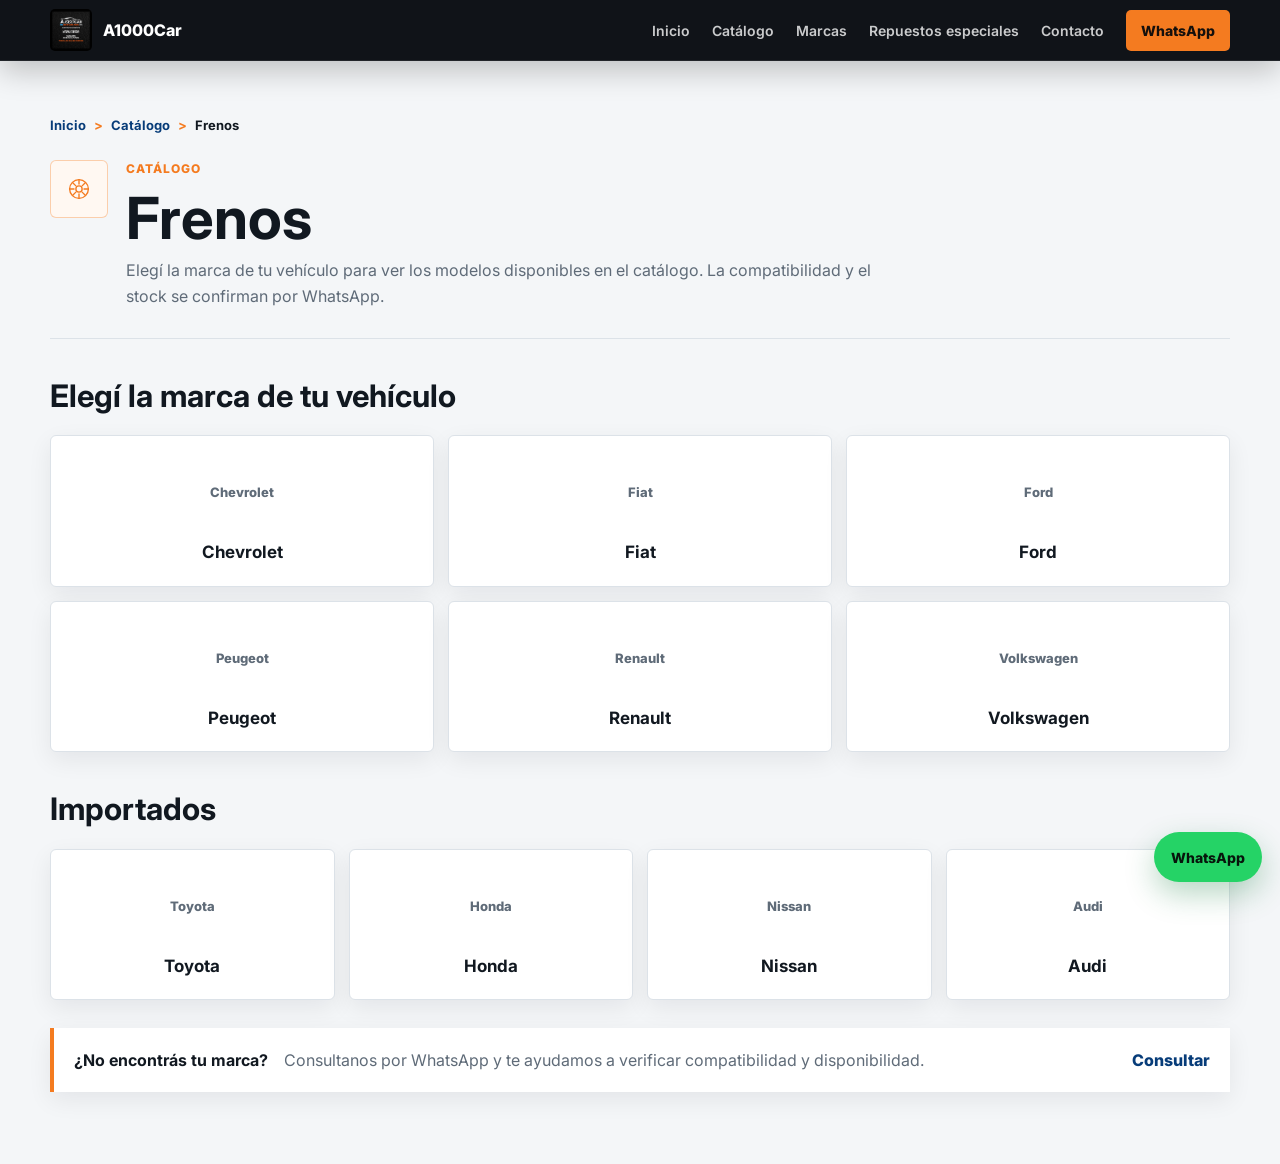
==== catalogo-categoria.html @ 6c1d2db5 "Add files via upload" ====
<!DOCTYPE html>
<html lang="es">
<head>
  <meta charset="UTF-8">
  <meta name="viewport" content="width=device-width, initial-scale=1.0">
  <title>A1000Car | Catálogo por categoría</title>
  <link rel="preconnect" href="https://fonts.googleapis.com">
  <link rel="preconnect" href="https://fonts.gstatic.com" crossorigin>
  <link href="https://fonts.googleapis.com/css2?family=Inter:wght@400;500;600;700;800&display=swap" rel="stylesheet">
  <link rel="stylesheet" href="style.css">
</head>
<body>
  <header class="site-header inner-header">
    <nav class="nav-shell" aria-label="Navegación principal">
      <a class="brand" href="index.html#inicio" aria-label="A1000Car inicio">
        <img src="logo de a1000car.jpg" alt="Logo A1000Car">
        <span>A1000Car</span>
      </a>
      <button class="nav-toggle" type="button" aria-label="Abrir menú" aria-expanded="false" aria-controls="main-navigation">
        <span></span>
        <span></span>
      </button>
      <div class="nav-links" id="main-navigation">
        <a href="index.html#inicio">Inicio</a>
        <a href="index.html#catalogo">Catálogo</a>
        <a href="index.html#marcas">Marcas</a>
        <a href="index.html#especiales">Repuestos especiales</a>
        <a href="index.html#contacto">Contacto</a>
        <a class="nav-cta js-whatsapp" href="#" target="_blank" rel="noopener">WhatsApp</a>
      </div>
    </nav>
  </header>

  <main class="catalog-page">
    <section class="catalog-flow-section">
      <div class="catalog-flow-shell reveal">
        <nav class="breadcrumb" aria-label="Ruta del catálogo">
          <a href="index.html#inicio">Inicio</a>
          <a href="index.html#catalogo">Catálogo</a>
          <strong data-category-name>Categoría</strong>
        </nav>

        <div class="catalog-title-row">
          <span class="catalog-icon" aria-hidden="true"></span>
          <div>
            <p class="eyebrow">Catálogo</p>
            <h1 data-category-name>Categoría</h1>
            <p>Elegí la marca de tu vehículo para ver los modelos disponibles en el catálogo. La compatibilidad y el stock se confirman por WhatsApp.</p>
          </div>
        </div>

        <section class="choice-block">
          <h2>Elegí la marca de tu vehículo</h2>
          <div class="choice-grid" data-local-brands></div>
        </section>

        <section class="choice-block">
          <h2>Importados</h2>
          <div class="choice-grid imported-grid" data-imported-brands></div>
        </section>

        <div class="catalog-note">
          <strong>¿No encontrás tu marca?</strong>
          <span>Consultanos por WhatsApp y te ayudamos a verificar compatibilidad y disponibilidad.</span>
          <a class="js-whatsapp" href="#" target="_blank" rel="noopener">Consultar</a>
        </div>
      </div>
    </section>
  </main>

  <a class="floating-whatsapp js-whatsapp" href="#" target="_blank" rel="noopener" aria-label="Consultar por WhatsApp">
    <span>WhatsApp</span>
  </a>

  <script src="catalogo.js"></script>
  <script src="script.js"></script>
  <script src="catalogo-flow.js"></script>
</body>
</html>
---- style.css ----
:root {
  --black: #090c11;
  --black-soft: #121821;
  --white: #ffffff;
  --surface: #f4f6f8;
  --surface-blue: #eef4fa;
  --text: #111820;
  --muted: #5f6b78;
  --line: #dce2e8;
  --blue: #0b65c9;
  --blue-dark: #073c79;
  --orange: #f47b20;
  --orange-dark: #c95408;
  --shadow-sm: 0 8px 24px rgba(8, 17, 31, 0.07);
  --shadow-md: 0 18px 48px rgba(8, 17, 31, 0.12);
}

* {
  box-sizing: border-box;
}

html {
  scroll-behavior: smooth;
  scroll-padding-top: 84px;
}

body {
  margin: 0;
  background: var(--white);
  color: var(--text);
  font-family: "Inter", Arial, sans-serif;
  font-size: 16px;
  line-height: 1.5;
}

img {
  display: block;
  max-width: 100%;
}

a {
  color: inherit;
  text-decoration: none;
}

button,
a {
  -webkit-tap-highlight-color: transparent;
}

:focus-visible {
  outline: 3px solid rgba(11, 101, 201, 0.48);
  outline-offset: 3px;
}

h1,
h2,
h3,
p {
  margin-top: 0;
}

.site-header {
  position: fixed;
  inset: 0 0 auto;
  z-index: 50;
  padding: 12px 24px;
  background: rgba(9, 12, 17, 0.9);
  border-bottom: 1px solid rgba(255, 255, 255, 0.08);
  backdrop-filter: blur(14px);
  transition: padding 0.2s ease, box-shadow 0.2s ease, background 0.2s ease;
}

.site-header.is-scrolled,
.inner-header {
  padding-block: 9px;
  background: rgba(9, 12, 17, 0.97);
  box-shadow: 0 10px 30px rgba(0, 0, 0, 0.22);
}

.nav-shell {
  display: flex;
  align-items: center;
  justify-content: space-between;
  width: min(1180px, 100%);
  margin-inline: auto;
}

.brand {
  display: flex;
  align-items: center;
  gap: 11px;
  color: var(--white);
  font-weight: 800;
}

.brand img {
  width: 42px;
  height: 42px;
  border-radius: 5px;
  object-fit: cover;
}

.nav-links {
  display: flex;
  align-items: center;
  gap: 22px;
  color: rgba(255, 255, 255, 0.78);
  font-size: 14px;
  font-weight: 600;
}

.nav-links a {
  transition: color 0.18s ease;
}

.nav-links a:hover {
  color: var(--white);
}

.nav-cta {
  padding: 10px 15px;
  border-radius: 5px;
  background: var(--orange);
  color: #15100c;
  font-weight: 800;
}

.nav-cta:hover {
  color: #15100c !important;
  background: #ff8b36;
}

.nav-toggle {
  display: none;
  width: 42px;
  height: 42px;
  padding: 0;
  border: 1px solid rgba(255, 255, 255, 0.2);
  border-radius: 5px;
  background: rgba(255, 255, 255, 0.06);
}

.nav-toggle span {
  display: block;
  width: 20px;
  height: 2px;
  margin: 5px auto;
  background: var(--white);
  transition: transform 0.2s ease;
}

.eyebrow {
  margin-bottom: 10px;
  color: var(--orange);
  font-size: 12px;
  font-weight: 800;
  letter-spacing: 0.08em;
  text-transform: uppercase;
}

.btn {
  display: inline-flex;
  align-items: center;
  justify-content: center;
  min-height: 48px;
  padding: 13px 20px;
  border: 1px solid transparent;
  border-radius: 5px;
  font-size: 14px;
  font-weight: 800;
  text-align: center;
  transition: transform 0.18s ease, box-shadow 0.18s ease, background 0.18s ease, border-color 0.18s ease;
}

.btn:hover {
  transform: translateY(-2px);
}

.btn-primary {
  background: var(--orange);
  color: #17100b;
  box-shadow: 0 10px 24px rgba(244, 123, 32, 0.24);
}

.btn-primary:hover {
  background: #ff8b36;
  box-shadow: 0 14px 30px rgba(244, 123, 32, 0.3);
}

.btn-secondary {
  border-color: rgba(255, 255, 255, 0.32);
  background: rgba(9, 12, 17, 0.58);
  color: var(--white);
  backdrop-filter: blur(6px);
}

.btn-outline {
  border-color: rgba(11, 101, 201, 0.4);
  background: var(--white);
  color: var(--blue-dark);
}

.btn-outline:hover {
  border-color: var(--blue);
  background: var(--surface-blue);
}

.hero {
  position: relative;
  display: flex;
  min-height: 660px;
  max-height: 760px;
  align-items: center;
  overflow: hidden;
  padding: 132px 24px 84px;
  color: var(--white);
}

.hero-bg,
.hero-overlay {
  position: absolute;
  inset: 0;
}

.hero-bg {
  width: 100%;
  height: 100%;
  object-fit: cover;
  object-position: center 42%;
}

.hero-overlay {
  background: linear-gradient(90deg, rgba(5, 8, 12, 0.94) 0%, rgba(5, 8, 12, 0.78) 48%, rgba(5, 8, 12, 0.34) 100%);
}

.hero-content {
  position: relative;
  z-index: 2;
  width: min(1180px, 100%);
  margin-inline: auto;
}

.hero-content h1 {
  max-width: 760px;
  margin-bottom: 18px;
  font-size: clamp(44px, 6vw, 72px);
  line-height: 1;
}

.hero-subtitle {
  max-width: 620px;
  margin-bottom: 26px;
  color: rgba(255, 255, 255, 0.84);
  font-size: clamp(18px, 2vw, 22px);
  line-height: 1.48;
}

.hero-actions {
  display: flex;
  flex-wrap: wrap;
  gap: 12px;
}

.hero-hint {
  max-width: 580px;
  margin: 20px 0 0;
  padding-left: 14px;
  border-left: 3px solid var(--orange);
  color: rgba(255, 255, 255, 0.72);
  font-size: 14px;
}

.catalog-entry {
  position: relative;
  z-index: 3;
  padding: 0 24px;
  background: var(--surface);
}

.catalog-entry-shell {
  display: grid;
  grid-template-columns: minmax(280px, 1.25fr) minmax(360px, 1.45fr) auto;
  gap: 28px;
  align-items: center;
  width: min(1180px, 100%);
  margin: 0 auto;
  padding: 30px 32px;
  border-top: 4px solid var(--orange);
  background: var(--white);
  box-shadow: var(--shadow-md);
  transform: translateY(-30px);
}

.catalog-entry-copy h2 {
  margin-bottom: 8px;
  font-size: 25px;
  line-height: 1.2;
}

.catalog-entry-copy p:last-child {
  margin-bottom: 0;
  color: var(--muted);
}

.catalog-steps {
  display: grid;
  grid-template-columns: repeat(3, 1fr);
  gap: 8px;
  padding: 0;
  margin: 0;
  list-style: none;
}

.catalog-steps li {
  min-width: 0;
  padding: 12px;
  border-left: 1px solid var(--line);
}

.catalog-steps span,
.catalog-steps strong {
  display: block;
}

.catalog-steps span {
  margin-bottom: 4px;
  color: var(--orange);
  font-size: 11px;
  font-weight: 800;
}

.catalog-steps strong {
  font-size: 14px;
}

.section {
  position: relative;
  padding: 82px 24px;
}

.section-heading,
.category-grid,
.vehicle-logo-grid,
.parts-brand-grid,
.availability-panel,
.special-shell,
.contact-shell {
  width: min(1180px, 100%);
  margin-inline: auto;
}

.section-heading {
  margin-bottom: 32px;
}

.section-heading h2 {
  max-width: 760px;
  margin-bottom: 12px;
  font-size: clamp(30px, 4vw, 46px);
  line-height: 1.08;
}

.section-heading p:not(.eyebrow) {
  max-width: 700px;
  margin-bottom: 0;
  color: var(--muted);
  font-size: 17px;
  line-height: 1.62;
}

.categories-section {
  padding-top: 58px;
  background: var(--surface);
}

.category-grid {
  display: grid;
  grid-template-columns: repeat(3, 1fr);
  gap: 16px;
}

.category-card {
  min-height: 248px;
  border: 1px solid var(--line);
  border-radius: 6px;
  background: var(--white);
  box-shadow: var(--shadow-sm);
  cursor: pointer;
  transition: transform 0.2s ease, border-color 0.2s ease, box-shadow 0.2s ease;
}

.category-card:hover {
  transform: translateY(-4px);
  border-color: rgba(11, 101, 201, 0.38);
  box-shadow: var(--shadow-md);
}

.category-card-wide {
  grid-column: span 1;
}

.category-body {
  display: flex;
  min-height: 248px;
  flex-direction: column;
  padding: 24px;
}

.category-header {
  display: grid;
  grid-template-columns: 46px 1fr;
  gap: 14px;
  align-items: center;
  margin-bottom: 18px;
}

.category-header h3 {
  margin-bottom: 0;
  font-size: 20px;
  line-height: 1.22;
}

.category-icon {
  display: grid;
  width: 46px;
  height: 46px;
  place-items: center;
  border: 1px solid rgba(244, 123, 32, 0.34);
  border-radius: 6px;
  background: #fff8f2;
  color: var(--orange-dark);
  transition: color 0.2s ease, border-color 0.2s ease;
}

.category-icon svg {
  width: 28px;
  height: 28px;
  fill: none;
  stroke: currentColor;
  stroke-linecap: round;
  stroke-linejoin: round;
  stroke-width: 2.2;
}

.category-card:hover .category-icon {
  border-color: rgba(11, 101, 201, 0.38);
  color: var(--blue);
}

.category-body p {
  margin-bottom: 22px;
  color: var(--muted);
  line-height: 1.55;
}

.category-body a {
  display: inline-flex;
  align-items: center;
  align-self: flex-start;
  margin-top: auto;
  color: var(--blue-dark);
  font-size: 14px;
  font-weight: 800;
}

.catalog-card-link::after {
  content: "→";
  margin-left: 8px;
  color: var(--orange);
}

.vehicle-brands-section {
  background: var(--white);
}

.vehicle-logo-grid {
  display: grid;
  grid-template-columns: repeat(5, 1fr);
  gap: 14px;
}

.vehicle-logo-card {
  display: grid;
  min-height: 130px;
  grid-template-rows: 70px auto;
  place-items: center;
  padding: 18px;
  border: 1px solid var(--line);
  border-radius: 6px;
  background: var(--white);
  box-shadow: var(--shadow-sm);
}

.vehicle-logo-card img {
  width: 112px;
  height: 58px;
  object-fit: contain;
}

.vehicle-logo-card span {
  font-size: 14px;
  font-weight: 700;
}

.parts-brands-section {
  color: var(--white);
  background-color: var(--black-soft);
  background-image: repeating-linear-gradient(45deg, rgba(255, 255, 255, 0.025) 0 1px, transparent 1px 8px);
}

.parts-brands-section .section-heading p:not(.eyebrow) {
  color: rgba(255, 255, 255, 0.68);
}

.parts-brand-grid {
  display: grid;
  grid-template-columns: repeat(5, 1fr);
  gap: 10px;
}

.parts-brand-grid span {
  display: grid;
  min-height: 70px;
  place-items: center;
  padding: 14px;
  border: 1px solid rgba(255, 255, 255, 0.13);
  border-radius: 5px;
  background: rgba(255, 255, 255, 0.04);
  color: rgba(255, 255, 255, 0.9);
  font-weight: 800;
  text-align: center;
}

.special-section {
  background: var(--white);
}

.special-shell {
  display: grid;
  grid-template-columns: auto 1fr auto;
  gap: 28px;
  align-items: center;
  padding: 38px;
  border: 1px solid rgba(244, 123, 32, 0.32);
  border-left: 6px solid var(--orange);
  border-radius: 6px;
  background: #fffaf6;
  box-shadow: var(--shadow-sm);
}

.special-marker {
  display: grid;
  width: 58px;
  height: 58px;
  place-items: center;
  border: 1px solid rgba(11, 101, 201, 0.22);
  border-radius: 6px;
  background: var(--white);
  color: var(--blue);
  font-size: 30px;
  font-weight: 500;
}

.special-copy h2 {
  margin-bottom: 10px;
  font-size: clamp(28px, 3.5vw, 42px);
  line-height: 1.1;
}

.special-copy p:last-child {
  max-width: 760px;
  margin-bottom: 0;
  color: var(--muted);
  line-height: 1.62;
}

.availability-section {
  background: var(--surface-blue);
}

.availability-panel {
  display: grid;
  grid-template-columns: 1fr auto;
  gap: 34px;
  align-items: center;
  padding: 34px 0;
}

.availability-panel h2 {
  margin-bottom: 10px;
  font-size: clamp(28px, 3.5vw, 42px);
  line-height: 1.1;
}

.availability-panel p:not(.eyebrow) {
  max-width: 820px;
  margin-bottom: 0;
  color: var(--muted);
  line-height: 1.65;
}

.contact-section {
  background: var(--surface);
}

.contact-shell {
  padding: 34px;
  border: 1px solid var(--line);
  border-radius: 6px;
  background: var(--white);
  box-shadow: var(--shadow-md);
}

.contact-heading {
  max-width: 760px;
  margin-bottom: 28px;
}

.contact-heading h2 {
  margin-bottom: 12px;
  font-size: clamp(30px, 4vw, 46px);
  line-height: 1.1;
}

.contact-lead {
  margin-bottom: 0;
  color: var(--muted);
  font-size: 17px;
  line-height: 1.62;
}

.contact-layout {
  display: grid;
  grid-template-columns: 0.9fr 1.1fr;
  gap: 24px;
}

.contact-info {
  display: grid;
  grid-template-columns: repeat(2, 1fr);
  gap: 12px;
}

.contact-detail {
  min-width: 0;
  padding: 18px;
  border: 1px solid var(--line);
  border-radius: 5px;
  background: var(--white);
}

.contact-detail span,
.contact-detail strong,
.contact-detail p {
  display: block;
}

.contact-detail span {
  margin-bottom: 7px;
  color: var(--orange-dark);
  font-size: 11px;
  font-weight: 800;
  text-transform: uppercase;
}

.contact-detail strong {
  margin-bottom: 6px;
  font-size: 16px;
  overflow-wrap: anywhere;
}

.contact-detail p {
  margin-bottom: 0;
  color: var(--muted);
  font-size: 14px;
}

.map-card {
  min-height: 360px;
  overflow: hidden;
  border: 1px solid var(--line);
  border-radius: 5px;
}

.map-card iframe {
  width: 100%;
  height: 100%;
  min-height: 360px;
  border: 0;
}

.contact-actions {
  display: flex;
  flex-wrap: wrap;
  gap: 12px;
  margin-top: 24px;
  padding-top: 22px;
  border-top: 1px solid var(--line);
}

.contact-actions .btn {
  min-width: 220px;
}

.footer {
  display: grid;
  grid-template-columns: 1fr auto;
  gap: 20px 32px;
  align-items: center;
  padding: 34px max(24px, calc((100vw - 1180px) / 2));
  background: var(--black);
  color: rgba(255, 255, 255, 0.68);
}

.footer-brand {
  display: flex;
  align-items: center;
  gap: 14px;
}

.footer-brand img {
  width: 52px;
  height: 52px;
  border-radius: 5px;
  object-fit: cover;
}

.footer-brand strong {
  color: var(--white);
}

.footer p {
  margin-bottom: 0;
  font-size: 13px;
}

.footer-links {
  display: flex;
  flex-wrap: wrap;
  justify-content: flex-end;
  gap: 16px;
  color: rgba(255, 255, 255, 0.86);
  font-size: 13px;
  font-weight: 700;
}

.copyright {
  grid-column: 1 / -1;
  padding-top: 18px;
  border-top: 1px solid rgba(255, 255, 255, 0.1);
}

.floating-whatsapp {
  position: fixed;
  right: 18px;
  bottom: 18px;
  z-index: 60;
  display: inline-flex;
  min-height: 50px;
  align-items: center;
  justify-content: center;
  padding: 0 17px;
  border-radius: 999px;
  background: #25d366;
  color: #07150c;
  font-size: 14px;
  font-weight: 800;
  box-shadow: 0 12px 30px rgba(20, 123, 59, 0.3);
  transition: transform 0.18s ease;
}

.floating-whatsapp:hover {
  transform: translateY(-2px);
}

/* Catálogo interno */
.catalog-page {
  min-height: 100vh;
  background: var(--surface);
}

.catalog-flow-section {
  padding: 116px 24px 72px;
}

.catalog-flow-shell {
  width: min(1180px, 100%);
  margin-inline: auto;
}

.breadcrumb {
  display: flex;
  flex-wrap: wrap;
  gap: 8px;
  align-items: center;
  margin-bottom: 24px;
  color: var(--muted);
  font-size: 13px;
  font-weight: 700;
}

.breadcrumb a {
  color: var(--blue-dark);
}

.breadcrumb > * + *::before {
  content: ">";
  margin-right: 8px;
  color: var(--orange);
}

.breadcrumb strong {
  color: var(--text);
}

.catalog-title-row {
  display: flex;
  gap: 18px;
  align-items: flex-start;
  margin-bottom: 32px;
  padding-bottom: 28px;
  border-bottom: 1px solid var(--line);
}

.catalog-title-row h1 {
  margin-bottom: 10px;
  font-size: clamp(36px, 5vw, 58px);
  line-height: 1.04;
}

.catalog-title-row p:not(.eyebrow) {
  max-width: 780px;
  margin-bottom: 0;
  color: var(--muted);
  line-height: 1.62;
}

.catalog-icon,
.brand-mark {
  display: grid;
  flex: 0 0 auto;
  width: 58px;
  height: 58px;
  place-items: center;
  border: 1px solid rgba(244, 123, 32, 0.34);
  border-radius: 6px;
  background: #fff8f2;
  color: var(--orange);
}

.catalog-icon svg {
  width: 30px;
  height: 30px;
  fill: none;
  stroke: currentColor;
  stroke-linecap: round;
  stroke-linejoin: round;
  stroke-width: 2.2;
}

.brand-heading-logo {
  width: 90px;
  min-width: 90px;
}

.brand-heading-logo img {
  max-width: 70px;
  max-height: 42px;
  object-fit: contain;
}

.brand-heading-logo span {
  display: none;
  font-size: 12px;
  font-weight: 800;
  text-align: center;
}

.choice-block {
  margin-top: 34px;
}

.choice-block h2 {
  margin-bottom: 16px;
  font-size: clamp(23px, 3vw, 31px);
}

.choice-grid {
  display: grid;
  grid-template-columns: repeat(3, 1fr);
  gap: 14px;
}

.imported-grid,
.models-grid {
  grid-template-columns: repeat(4, 1fr);
}

.choice-card {
  display: grid;
  min-width: 0;
  min-height: 150px;
  place-items: center;
  gap: 10px;
  padding: 20px;
  border: 1px solid var(--line);
  border-radius: 6px;
  background: var(--white);
  box-shadow: var(--shadow-sm);
  text-align: center;
  transition: transform 0.2s ease, border-color 0.2s ease, box-shadow 0.2s ease;
}

.choice-card:hover {
  transform: translateY(-3px);
  border-color: rgba(244, 123, 32, 0.42);
  box-shadow: var(--shadow-md);
}

.brand-logo-slot {
  display: grid;
  width: 132px;
  height: 74px;
  place-items: center;
}

.brand-logo-slot img {
  width: 100%;
  height: 100%;
  max-width: 108px;
  max-height: 56px;
  object-fit: contain;
}

.brand-logo-fallback {
  display: none;
  color: var(--muted);
  font-size: 13px;
  font-weight: 800;
}

.logo-missing .brand-logo-fallback,
.brand-heading-logo.logo-missing span {
  display: inline-flex;
}

.choice-card strong {
  font-size: 17px;
}

.model-choice {
  min-height: 220px;
  grid-template-rows: 142px minmax(32px, auto);
  align-content: stretch;
  padding: 18px;
}

.model-image-frame {
  display: grid;
  width: 100%;
  height: 142px;
  place-items: center;
  padding: 10px 12px;
  border-bottom: 1px solid var(--line);
}

.model-image-frame img {
  width: 100%;
  height: 100%;
  max-height: 118px;
  object-fit: contain;
}

.model-choice strong {
  display: grid;
  min-height: 32px;
  place-items: center;
  padding-top: 8px;
  color: var(--text);
  line-height: 1.25;
}

.model-silhouette {
  position: relative;
  display: block;
  width: 118px;
  height: 58px;
}

.car-body {
  position: absolute;
  right: 10px;
  bottom: 14px;
  left: 10px;
  height: 25px;
  border: 2px solid rgba(17, 24, 32, 0.75);
  border-radius: 18px 22px 10px 10px;
}

.car-window {
  position: absolute;
  top: 9px;
  left: 40px;
  width: 41px;
  height: 22px;
  border: 2px solid rgba(17, 24, 32, 0.65);
  border-bottom: 0;
  border-radius: 18px 18px 2px 2px;
  transform: skewX(-12deg);
}

.car-wheel {
  position: absolute;
  bottom: 6px;
  width: 18px;
  height: 18px;
  border: 4px solid var(--text);
  border-radius: 50%;
  background: var(--white);
}

.wheel-left { left: 27px; }
.wheel-right { right: 27px; }

.catalog-note {
  display: flex;
  flex-wrap: wrap;
  gap: 10px 16px;
  align-items: center;
  margin-top: 28px;
  padding: 20px;
  border-left: 4px solid var(--orange);
  background: var(--white);
  box-shadow: var(--shadow-sm);
}

.catalog-note span {
  color: var(--muted);
  line-height: 1.5;
}

.catalog-note a {
  margin-left: auto;
  color: var(--blue-dark);
  font-weight: 800;
}

.is-hidden {
  display: none;
}

.catalog-actions {
  display: flex;
  flex-wrap: wrap;
  gap: 12px;
  margin-bottom: 22px;
}

.product-grid {
  display: grid;
  grid-template-columns: repeat(3, 1fr);
  gap: 16px;
}

.product-group + .product-group {
  margin-top: 38px;
}

.product-group-title {
  margin: 0 0 16px;
  padding-bottom: 10px;
  border-bottom: 1px solid var(--line);
  color: var(--text);
  font-size: clamp(22px, 3vw, 30px);
}

.product-card {
  display: flex;
  min-width: 0;
  flex-direction: column;
  padding: 20px;
  border: 1px solid var(--line);
  border-radius: 6px;
  background: var(--white);
  box-shadow: var(--shadow-sm);
}

.product-media {
  display: flex;
  min-height: 64px;
  align-items: center;
  gap: 12px;
  margin-bottom: 18px;
  padding-bottom: 16px;
  border-bottom: 1px solid var(--line);
  color: var(--muted);
  font-size: 11px;
  font-weight: 800;
  text-transform: uppercase;
}

.product-line-icon {
  display: grid;
  flex: 0 0 auto;
  width: 44px;
  height: 44px;
  place-items: center;
  border: 1px solid rgba(244, 123, 32, 0.3);
  border-radius: 5px;
  color: var(--orange-dark);
}

.product-line-icon svg {
  width: 25px;
  height: 25px;
  fill: none;
  stroke: currentColor;
  stroke-linecap: round;
  stroke-linejoin: round;
  stroke-width: 2.2;
}

.product-content {
  display: flex;
  flex: 1;
  flex-direction: column;
}

.product-content h2 {
  margin-bottom: 6px;
  font-size: 21px;
  line-height: 1.2;
}

.product-vehicle,
.product-description,
.product-disclaimer {
  color: var(--muted);
  line-height: 1.5;
}

.product-vehicle {
  margin-bottom: 14px;
  font-size: 14px;
  font-weight: 700;
}

.product-description {
  margin-bottom: 14px;
  font-size: 14px;
}

.product-type {
  margin: -4px 0 14px;
  color: var(--blue-dark);
  font-size: 13px;
  font-weight: 700;
}

.product-price {
  display: grid;
  gap: 3px;
  margin: auto 0 13px;
  padding: 13px 0;
  border-top: 1px solid var(--line);
  border-bottom: 1px solid var(--line);
}

.product-price span {
  color: var(--blue-dark);
  font-size: 11px;
  font-weight: 800;
  text-transform: uppercase;
}

.product-price strong {
  font-size: 20px;
}

.product-price-note {
  color: var(--muted);
  font-size: 11px;
  font-weight: 400;
  line-height: 1.4;
}

.product-disclaimer {
  margin-bottom: 15px;
  font-size: 12px;
}

.product-card .btn {
  width: 100%;
}

.price-note {
  margin-top: 24px;
}

.reveal {
  opacity: 0;
  transform: translateY(14px);
  transition: opacity 0.5s ease, transform 0.5s ease;
}

.reveal.is-visible {
  opacity: 1;
  transform: translateY(0);
}

@media (max-width: 1040px) {
  .catalog-entry-shell {
    grid-template-columns: 1fr auto;
  }

  .catalog-steps {
    grid-column: 1 / -1;
    grid-row: 2;
  }

  .category-grid,
  .product-grid {
    grid-template-columns: repeat(2, 1fr);
  }

  .vehicle-logo-grid,
  .parts-brand-grid {
    grid-template-columns: repeat(3, 1fr);
  }

  .contact-layout {
    grid-template-columns: 1fr;
  }
}

@media (max-width: 820px) {
  .nav-toggle {
    display: block;
  }

  .nav-links {
    position: absolute;
    top: 66px;
    right: 16px;
    left: 16px;
    display: none;
    flex-direction: column;
    align-items: stretch;
    gap: 0;
    padding: 10px;
    border: 1px solid rgba(255, 255, 255, 0.14);
    border-radius: 6px;
    background: rgba(9, 12, 17, 0.98);
    box-shadow: 0 20px 40px rgba(0, 0, 0, 0.28);
  }

  .nav-links.is-open {
    display: flex;
  }

  .nav-links a {
    padding: 12px;
  }

  .nav-cta {
    margin-top: 6px;
    text-align: center;
  }

  .special-shell,
  .availability-panel {
    grid-template-columns: 1fr;
  }

  .special-marker {
    display: none;
  }

  .choice-grid,
  .imported-grid,
  .models-grid {
    grid-template-columns: repeat(2, 1fr);
  }
}

@media (max-width: 600px) {
  .site-header {
    padding: 10px 16px;
  }

  .brand img {
    width: 40px;
    height: 40px;
  }

  .hero {
    min-height: 590px;
    max-height: none;
    padding: 110px 18px 76px;
  }

  .hero-bg {
    object-position: 55% center;
  }

  .hero-overlay {
    background: linear-gradient(180deg, rgba(5, 8, 12, 0.72) 0%, rgba(5, 8, 12, 0.94) 72%);
  }

  .hero-content h1 {
    font-size: 42px;
  }

  .hero-actions,
  .hero-actions .btn {
    width: 100%;
  }

  .catalog-entry {
    padding-inline: 18px;
  }

  .catalog-entry-shell {
    grid-template-columns: 1fr;
    gap: 20px;
    padding: 24px 20px;
    transform: translateY(-22px);
  }

  .catalog-entry-shell .btn {
    width: 100%;
  }

  .catalog-steps {
    grid-column: auto;
    grid-row: auto;
  }

  .catalog-steps li {
    padding: 9px;
  }

  .catalog-steps strong {
    font-size: 12px;
  }

  .section {
    padding: 64px 18px;
  }

  .categories-section {
    padding-top: 44px;
  }

  .category-grid,
  .vehicle-logo-grid,
  .parts-brand-grid,
  .choice-grid,
  .imported-grid,
  .models-grid,
  .product-grid,
  .contact-info {
    grid-template-columns: 1fr;
  }

  .vehicle-logo-grid,
  .parts-brand-grid {
    grid-template-columns: repeat(2, 1fr);
  }

  .vehicle-logo-card {
    min-height: 116px;
    padding: 14px;
  }

  .parts-brand-grid span {
    min-height: 62px;
    font-size: 13px;
  }

  .special-shell {
    padding: 26px 22px;
  }

  .special-shell .btn,
  .availability-panel .btn {
    width: 100%;
  }

  .contact-shell {
    padding: 22px;
  }

  .contact-actions,
  .contact-actions .btn {
    width: 100%;
  }

  .map-card,
  .map-card iframe {
    min-height: 310px;
  }

  .footer {
    grid-template-columns: 1fr;
    padding: 30px 20px;
  }

  .footer-links {
    justify-content: flex-start;
  }

  .catalog-flow-section {
    padding: 98px 18px 58px;
  }

  .catalog-title-row {
    flex-direction: column;
  }

  .catalog-title-row h1 {
    font-size: 36px;
  }

  .catalog-note {
    align-items: flex-start;
    flex-direction: column;
  }

  .catalog-note a {
    margin-left: 0;
  }

  .model-choice {
    min-height: 214px;
  }

  .floating-whatsapp {
    right: 12px;
    bottom: 12px;
  }
}

@media (prefers-reduced-motion: reduce) {
  html {
    scroll-behavior: auto;
  }

  *,
  *::before,
  *::after {
    animation-duration: 0.01ms !important;
    animation-iteration-count: 1 !important;
    transition-duration: 0.01ms !important;
  }

  .reveal {
    opacity: 1;
    transform: none;
  }
}
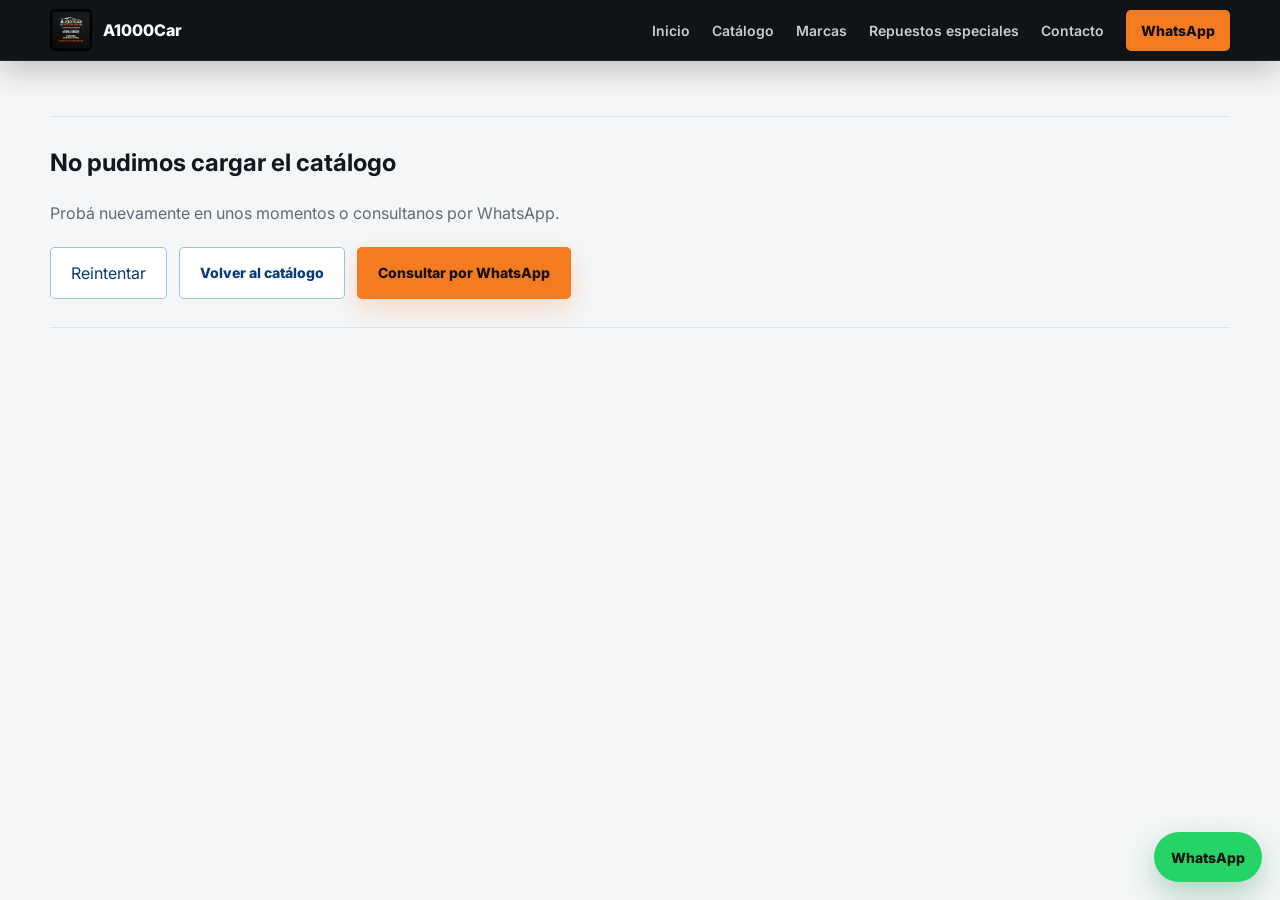
==== commit e31d78c9: "feat: integrar catalogo dinamico con Sanity CMS" ====
--- a/catalogo-categoria.html
+++ b/catalogo-categoria.html
@@ -74,6 +74,6 @@
 
   <script src="catalogo.js"></script>
   <script src="script.js"></script>
-  <script src="catalogo-flow.js"></script>
+  <script type="module" src="catalogo-flow.js"></script>
 </body>
 </html>
--- a/style.css
+++ b/style.css
@@ -774,6 +774,32 @@
   transform: translateY(-2px);
 }
 
+/* Dynamic catalog states and media; the existing layout remains unchanged. */
+[hidden] { display: none !important; }
+.catalog-loading, .catalog-state { grid-column: 1 / -1; }
+.catalog-loading { padding: 28px 0; color: var(--muted); }
+.catalog-state { padding: 28px 0; border-block: 1px solid var(--line); }
+.catalog-state h2 { font-size: 24px; }
+.catalog-state p { color: var(--muted); }
+.catalog-state .catalog-actions { margin: 22px 0 0; }
+.catalog-state button { font: inherit; cursor: pointer; }
+.catalog-title-row h1, .choice-card strong, .product-content h2 { overflow-wrap: anywhere; }
+.vehicle-logo-slot { display: grid; width: 112px; height: 58px; place-items: center; }
+.image-fallback { color: var(--muted); font-size: 13px; text-align: center; }
+.product-image-slot { display: grid; width: 100%; min-width: 0; height: 240px; place-items: center; }
+.product-image-slot img { display: block; width: 100%; height: 100%; object-fit: contain; object-position: center; }
+.product-sku, .product-compatibility { margin-bottom: 10px; color: var(--muted); font-size: 14px; }
+.product-stock { align-self: flex-start; padding: 4px 8px; border-radius: 4px; font-size: 13px; font-weight: 700; }
+.stock-available { background: #eaf5ee; color: #23633a; }
+.stock-outOfStock { background: #f9eded; color: #8b3030; }
+.stock-check { background: var(--surface-blue); color: var(--blue-dark); }
+.type-choice > span:last-child:not(.catalog-icon) { color: var(--muted); font-size: 14px; }
+.catalog-page .catalog-title-row h1 { font-size: 36px; }
+@media (max-width: 600px) {
+  .catalog-page .catalog-title-row h1 { font-size: 30px; }
+  .catalog-actions .btn { width: 100%; white-space: normal; text-align: center; }
+}
+
 /* Catálogo interno */
 .catalog-page {
   min-height: 100vh;
